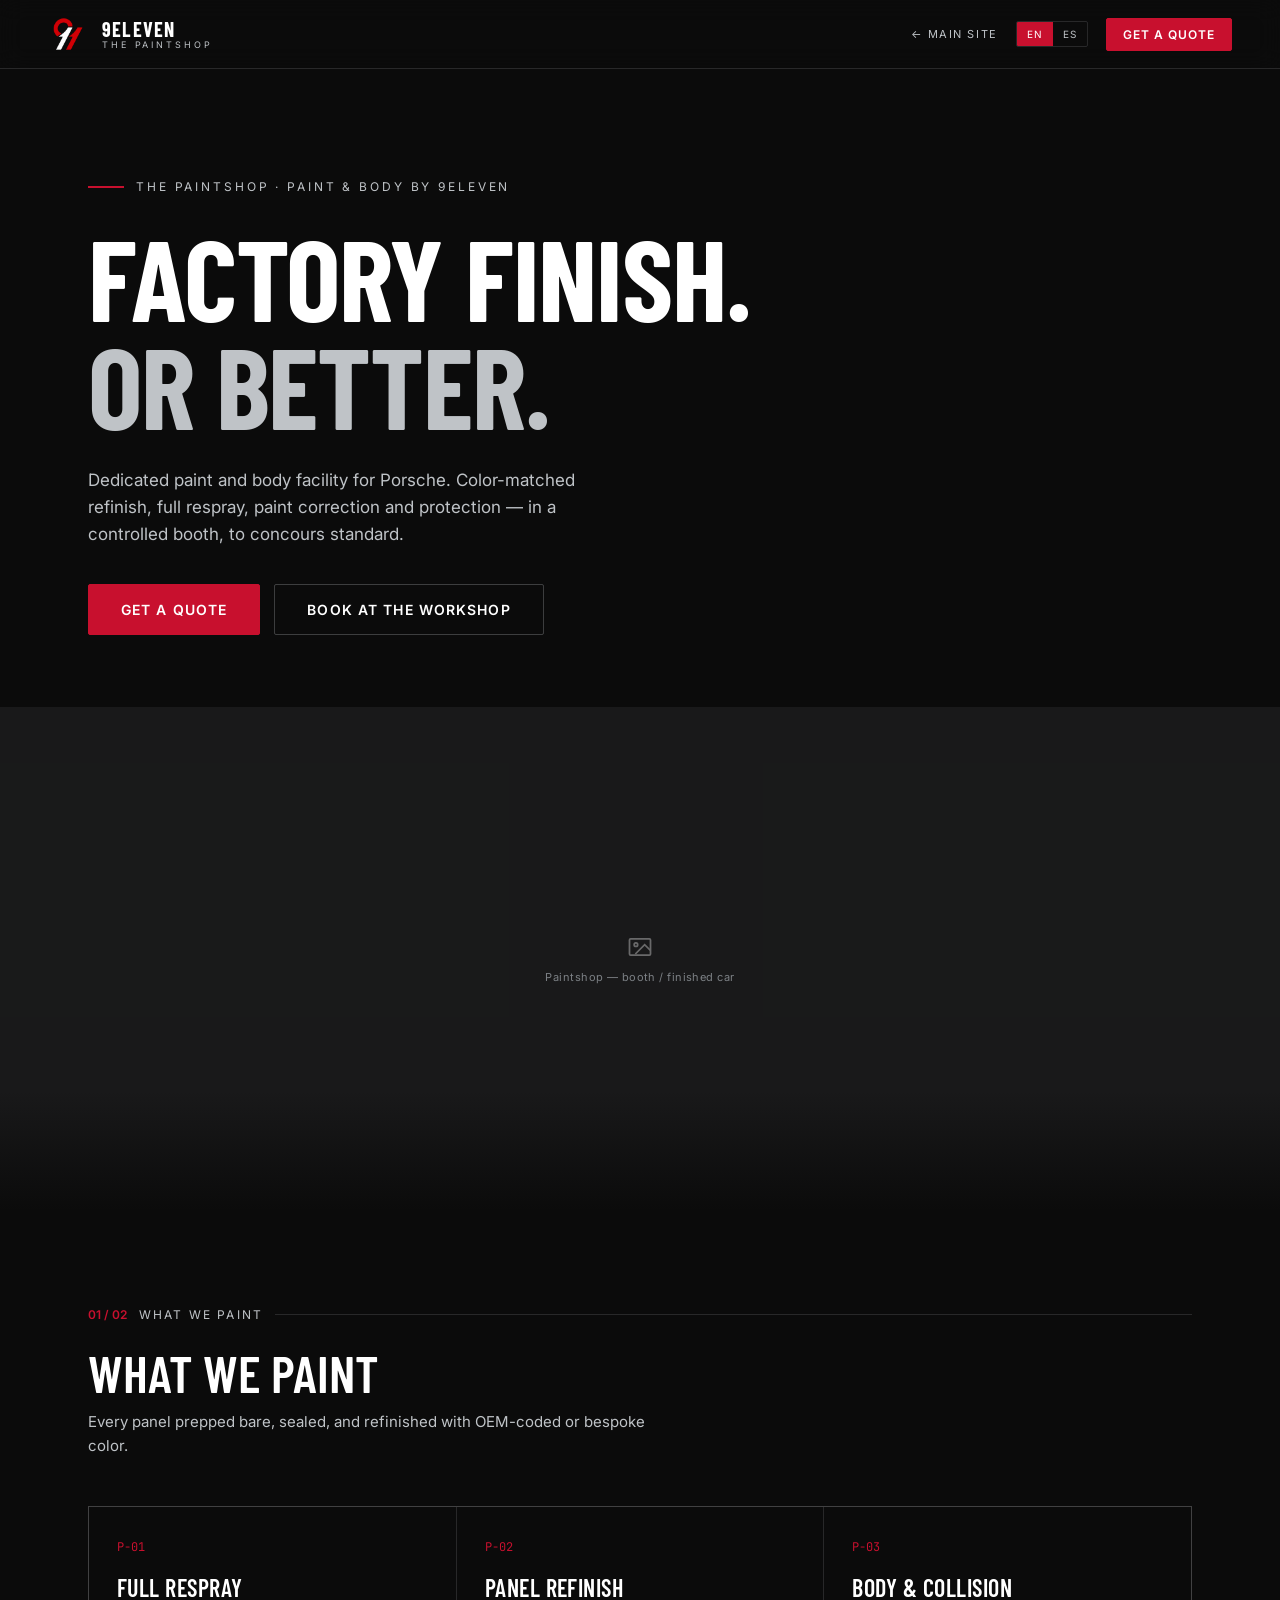
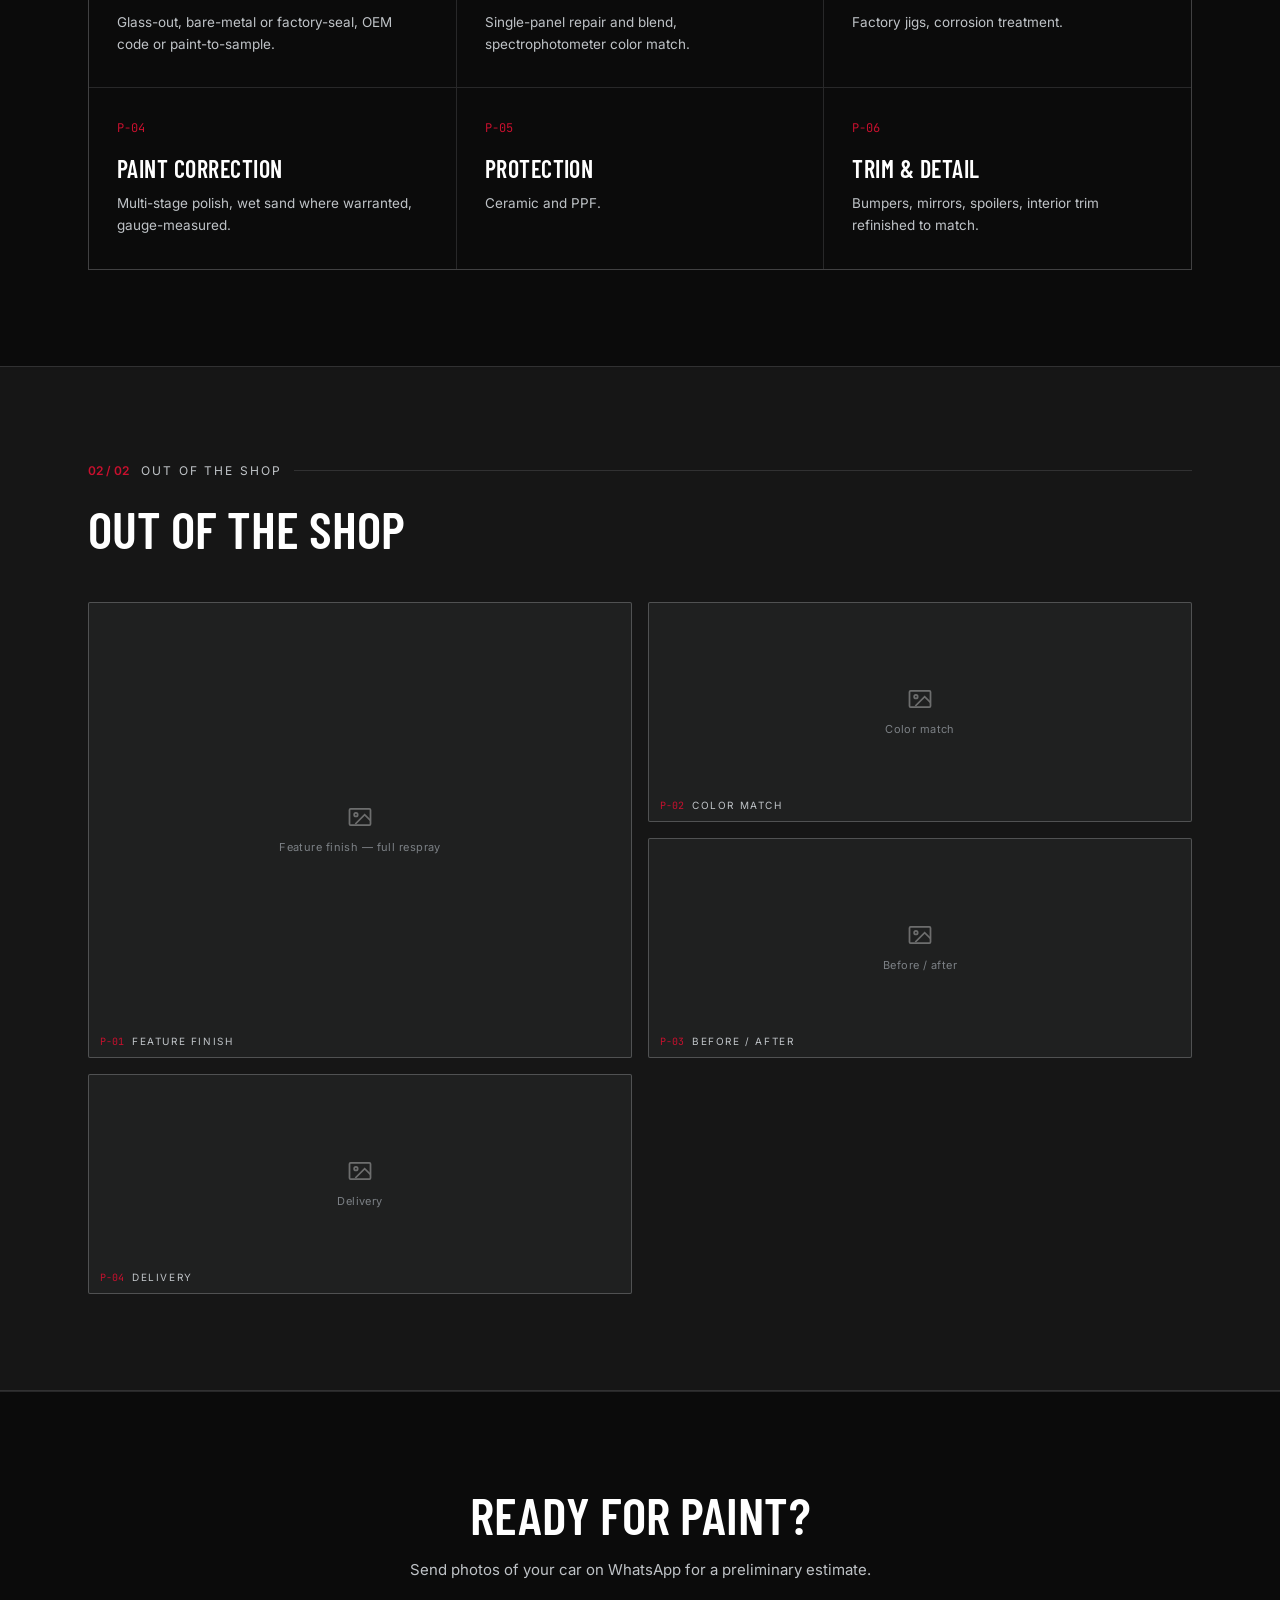
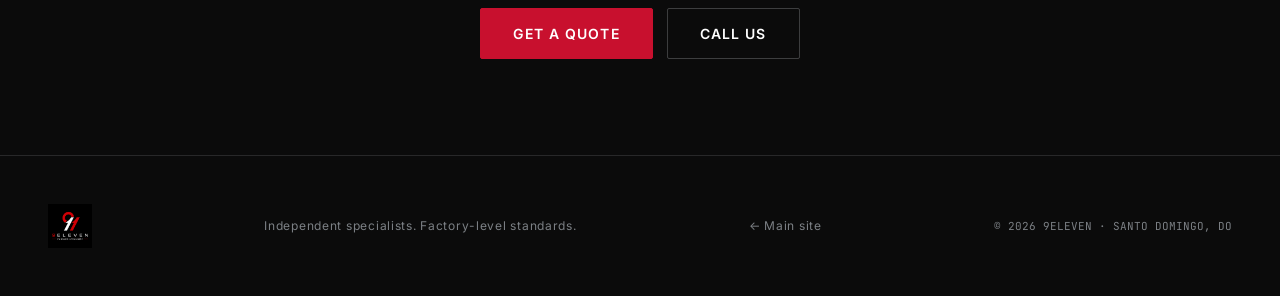
==== paintshop.html @ 61e71b18 "Add The Paintshop section: nav link, workshop CTA tile, and dedicated page - Main nav: add Paintshop" ====
<!DOCTYPE html>
<html lang="en">
<head>
<meta charset="utf-8">
<meta name="viewport" content="width=device-width, initial-scale=1">
<title>The Paintshop — Paint & Body by 9Eleven, Santo Domingo</title>
<meta name="description" content="9Eleven's dedicated paint and body facility for Porsche. Color-matched refinish, full respray, paint correction and protection — in a controlled booth, to concours standard.">
<link rel="icon" href="assets/logo-mark-transparent.png">
<link rel="stylesheet" href="styles.css?v=4">
<link rel="stylesheet" href="paintshop.css?v=1">
</head>
<body>

<header class="site-header">
  <a href="index.html" class="brand">
    <img src="assets/logo-mark-transparent.png" alt="9Eleven mark">
    <span class="brand-text">
      <span class="brand-name">9ELEVEN</span>
      <span class="brand-sub" data-t="brandSub">The Paintshop</span>
    </span>
  </a>
  <div class="header-right">
    <a href="index.html" class="ps-back" data-t="navMainSite">← Main site</a>
    <div class="lang-toggle">
      <button type="button" data-lang="en" class="active">EN</button>
      <button type="button" data-lang="es">ES</button>
    </div>
    <a href="https://wa.me/18094407325" target="_blank" rel="noopener" class="btn btn-primary btn-sm" data-t="getQuote">Get a quote</a>
  </div>
</header>

<!-- HERO -->
<section id="top" class="hero">
  <div data-reveal="1">
    <div class="hero-eyebrow">
      <span class="bar"></span>
      <span data-t="heroEyebrow">The Paintshop · Paint & body by 9Eleven</span>
    </div>
    <h1><span data-t="heroTitle1">Factory finish.</span><br><span class="dim" data-t="heroTitle2">Or better.</span></h1>
    <p data-t="heroSub">Dedicated paint and body facility for Porsche. Color-matched refinish, full respray, paint correction and protection — in a controlled booth, to concours standard.</p>
    <div class="hero-ctas">
      <a href="https://wa.me/18094407325" target="_blank" rel="noopener" class="btn btn-primary btn-lg" data-t="getQuote">Get a quote</a>
      <a href="index.html#booking" class="btn btn-outline btn-lg" data-t="ctaBookWorkshop">Book at the workshop</a>
    </div>
  </div>
</section>

<div class="hero-image" data-reveal="1">
  <div class="img-slot">
    <svg viewBox="0 0 24 24" fill="none" stroke="currentColor" stroke-width="1.5"><rect x="3" y="5" width="18" height="14" rx="1"/><circle cx="8.5" cy="10" r="1.5"/><path d="M21 15l-5-5-8 8"/></svg>
    <span class="cap" data-t="heroPh">Paintshop — booth / finished car</span>
  </div>
  <div class="fade"></div>
</div>

<!-- 01 / 02 — WHAT WE PAINT -->
<section id="what" class="services-section">
  <div data-reveal="1" class="services-head">
    <div class="section-label"><span class="idx">01 / 02</span><span class="lbl" data-t="sec1Label">What we paint</span><span class="rule"></span></div>
    <h2 class="section-title" data-t="whatTitle">What we paint</h2>
    <p class="section-lead" data-t="whatIntro">Every panel prepped bare, sealed, and refinished with OEM-coded or bespoke color.</p>
  </div>
  <div class="services-grid" id="paintGrid"></div>
</section>

<!-- 02 / 02 — OUT OF THE SHOP -->
<section id="mosaic" class="ps-band">
  <div class="ps-inner">
    <div data-reveal="1" class="services-head">
      <div class="section-label"><span class="idx">02 / 02</span><span class="lbl" data-t="sec2Label">Out of the shop</span><span class="rule"></span></div>
      <h2 class="section-title" data-t="mosaicTitle">Out of the shop</h2>
    </div>
    <div class="gallery-grid" id="mosaicGrid"></div>
  </div>
</section>

<!-- CTA STRIP -->
<section class="cta-strip">
  <div class="cta-strip-inner" data-reveal="1">
    <h2 data-t="ctaTitle">Ready for paint?</h2>
    <p data-t="ctaSub">Send photos of your car on WhatsApp for a preliminary estimate.</p>
    <div class="cta-btns">
      <a href="https://wa.me/18094407325" target="_blank" rel="noopener" class="btn btn-primary btn-lg" data-t="getQuote">Get a quote</a>
      <a href="tel:+18094407325" class="btn btn-outline btn-lg" data-t="callUs">Call us</a>
    </div>
  </div>
</section>

<!-- FOOTER -->
<footer class="site-footer">
  <img src="assets/logo-lockup-full.png" alt="9Eleven Porsche Specialist">
  <span class="footer-tag" data-t="footerTag">Independent specialists. Factory-level standards.</span>
  <a href="index.html" class="footer-back" data-t="navMainSite">← Main site</a>
  <span class="footer-copy">© 2026 9ELEVEN · SANTO DOMINGO, DO</span>
</footer>

<script src="paintshop.js?v=1"></script>
</body>
</html>
---- styles.css ----
@import url('https://fonts.googleapis.com/css2?family=Barlow+Condensed:wght@400;500;600;700&family=Inter:wght@400;500;600;700&family=JetBrains+Mono:wght@400;500&display=swap');

:root{
  --black-matte:#0B0B0B;
  --black-carbon:#161616;
  --black-carbon-2:#1E1E1E;
  --white:#FFFFFF;
  --red-guards:#C8102E;
  --red-guards-hover:#E01230;
  --red-guards-press:#A20D26;
  --silver-metallic:#BFC3C7;
  --silver-metallic-dim:#7C8085;
  --line-hairline:rgba(191,195,199,0.16);
  --line-hairline-strong:rgba(191,195,199,0.28);

  --surface-base:var(--black-matte);
  --surface-raised:var(--black-carbon);
  --surface-raised-2:var(--black-carbon-2);
  --surface-inverse:var(--white);

  --text-primary:var(--white);
  --text-secondary:var(--silver-metallic);
  --text-tertiary:var(--silver-metallic-dim);
  --text-on-inverse:var(--black-matte);
  --text-accent:var(--red-guards);

  --accent-primary:var(--red-guards);
  --accent-primary-hover:var(--red-guards-hover);
  --accent-primary-press:var(--red-guards-press);

  --border-subtle:var(--line-hairline);
  --border-strong:var(--line-hairline-strong);
  --border-accent:var(--red-guards);

  --focus-ring:var(--red-guards);

  --font-display:"Barlow Condensed",Arial Narrow,sans-serif;
  --font-body:"Inter",Helvetica,Arial,sans-serif;
  --font-mono:"JetBrains Mono","Roboto Mono",Consolas,monospace;

  --radius-sm:2px;
  --radius-md:4px;
  --radius-pill:999px;

  --duration-fast:120ms;
  --duration-normal:220ms;
  --ease-standard:cubic-bezier(.4,0,.2,1);

  --shadow-card:0 1px 0 rgba(255,255,255,0.04) inset,0 20px 40px -20px rgba(0,0,0,0.8);
  --gradient-fade-bottom:linear-gradient(180deg,rgba(11,11,11,0) 0%,rgba(11,11,11,1) 100%);

  /* fluid layout scales */
  --pad-x:clamp(20px,5vw,48px);
  --pad-section:clamp(56px,10vw,96px);
}

*{box-sizing:border-box}
body{
  margin:0;
  background:var(--surface-base);
  color:#fff;
  font-family:var(--font-body);
  min-height:100vh;
}
a{color:var(--silver-metallic); text-decoration:none}
a:hover{color:var(--red-guards)}
::selection{background:var(--red-guards); color:#fff}
img{max-width:100%; display:block}
button{font-family:var(--font-body)}

.container{max-width:1200px; margin:0 auto; padding:0 var(--pad-x)}

/* NAV */
.site-header{
  position:sticky; top:0; z-index:50;
  display:flex; align-items:center; justify-content:space-between; gap:24px;
  padding:14px var(--pad-x);
  background:rgba(11,11,11,0.82);
  backdrop-filter:blur(12px);
  border-bottom:1px solid var(--border-subtle);
}
.brand{display:flex; align-items:center; gap:14px; text-decoration:none}
.brand img{height:40px; width:auto}
.brand-text{display:flex; flex-direction:column; line-height:1.05}
.brand-name{font-family:var(--font-display); font-size:20px; font-weight:700; letter-spacing:0.06em; color:#fff}
.brand-sub{font-size:9px; letter-spacing:0.32em; color:var(--text-secondary); text-transform:uppercase}

.main-nav{display:flex; align-items:center; gap:28px}
.main-nav a{
  font-size:11px; letter-spacing:0.14em; text-transform:uppercase;
  color:var(--text-secondary); text-decoration:none;
  transition:color var(--duration-fast) var(--ease-standard);
}
.main-nav a:hover{color:#fff}

.header-right{display:flex; align-items:center; gap:18px; flex:none}
.lang-toggle{display:flex; flex:none; border:1px solid var(--border-subtle); border-radius:2px; overflow:hidden}
.lang-toggle button{
  font-size:10px; letter-spacing:0.12em; padding:6px 10px; border:none; cursor:pointer;
  background:transparent; color:var(--text-secondary); font-family:var(--font-body);
  transition:all var(--duration-fast) var(--ease-standard);
}
.lang-toggle button.active{background:var(--red-guards); color:#fff}

.nav-toggle{display:none; background:transparent; border:1px solid var(--border-subtle); color:#fff; width:40px; height:36px; border-radius:2px; cursor:pointer; align-items:center; justify-content:center}

/* Button component */
.btn{
  font-family:var(--font-body); font-weight:600; letter-spacing:0.08em; text-transform:uppercase;
  border:1px solid transparent; border-radius:var(--radius-sm); cursor:pointer;
  transition:all var(--duration-fast) var(--ease-standard);
  display:inline-flex; align-items:center; justify-content:center; gap:8px;
  text-decoration:none;
}
.btn-sm{padding:8px 16px; font-size:12px}
.btn-md{padding:12px 24px; font-size:13px}
.btn-lg{padding:16px 32px; font-size:14px}
.btn-primary{background:var(--accent-primary); color:#fff; border-color:var(--accent-primary)}
.btn-primary:hover{background:var(--accent-primary-hover); border-color:var(--accent-primary-hover); color:#fff}
.btn-primary:active{background:var(--accent-primary-press); border-color:var(--accent-primary-press)}
.btn-outline{background:transparent; color:var(--text-primary); border-color:var(--border-strong)}
.btn-outline:hover{border-color:#fff; color:#fff}
.btn:disabled{cursor:not-allowed; opacity:0.4}

/* Section shared */
section{scroll-margin-top:72px}
.section-label{display:flex; align-items:center; gap:12px; font-family:var(--font-body)}
.section-label .idx{color:var(--text-accent); font-size:12px; font-weight:600; white-space:nowrap}
.section-label .lbl{font-size:12px; letter-spacing:0.18em; text-transform:uppercase; color:var(--text-secondary)}
.section-label .rule{flex:1; height:1px; background:var(--border-subtle)}
.section-title{font-family:var(--font-display); font-size:clamp(34px,5.5vw,52px); font-weight:600; text-transform:uppercase; line-height:1; margin:24px 0 12px}
.section-lead{color:var(--text-secondary); font-size:15px; max-width:560px; margin:0; line-height:1.6}

[data-reveal]{opacity:0; transform:translateY(26px); transition:opacity 0.7s cubic-bezier(0.2,0.6,0.2,1), transform 0.7s cubic-bezier(0.2,0.6,0.2,1)}
[data-reveal].is-visible{opacity:1; transform:translateY(0)}

/* HERO */
.hero{padding:clamp(64px,12vw,110px) var(--pad-x) clamp(48px,8vw,72px); max-width:1200px; margin:0 auto}
.hero-eyebrow{display:flex; align-items:center; gap:12px; margin-bottom:28px}
.hero-eyebrow .bar{width:36px; height:2px; background:var(--red-guards)}
.hero-eyebrow span{font-size:12px; letter-spacing:0.24em; text-transform:uppercase; color:var(--text-secondary)}
.hero h1{
  font-family:var(--font-display); font-size:clamp(56px,9vw,118px); font-weight:700; line-height:0.94;
  letter-spacing:-0.01em; text-transform:uppercase; margin:0; color:#fff; text-wrap:balance;
}
.hero h1 .dim{color:var(--text-secondary)}
.hero p{font-size:clamp(15px,2vw,17px); line-height:1.6; color:var(--text-secondary); max-width:520px; margin:28px 0 36px}
.hero-ctas{display:flex; gap:14px; flex-wrap:wrap}

.hero-image{position:relative; width:100%; height:clamp(260px,56vh,720px); min-height:260px}
.hero-image img{width:100%; height:100%; object-fit:cover}
.hero-image .fade{position:absolute; inset:auto 0 0 0; height:120px; background:var(--gradient-fade-bottom); pointer-events:none}

/* SERVICES */
.services-section{padding:var(--pad-section) var(--pad-x); max-width:1200px; margin:0 auto}
.services-head{margin-bottom:48px}
.services-grid{
  display:grid; grid-template-columns:repeat(auto-fit,minmax(300px,1fr)); gap:1px;
  background:var(--border-subtle); border:1px solid var(--border-subtle);
}
.service-card{background:var(--surface-base); padding:32px 28px; transition:background var(--duration-normal) ease}
.service-card:hover{background:var(--surface-raised)}
.service-num{font-family:var(--font-mono); font-size:12px; color:var(--text-accent); margin-bottom:18px}
.service-title{font-family:var(--font-display); font-size:24px; font-weight:600; text-transform:uppercase; letter-spacing:0.02em; margin-bottom:10px}
.service-desc{font-size:13.5px; line-height:1.6; color:var(--text-secondary)}

/* WORKSHOP GALLERY */
.workshop-section{padding:var(--pad-section) 0; background:var(--surface-raised); border-top:1px solid var(--border-subtle); border-bottom:1px solid var(--border-subtle)}
.workshop-head{max-width:1200px; margin:0 auto; padding:0 var(--pad-x) 40px; display:flex; align-items:flex-end; justify-content:space-between; gap:24px; flex-wrap:wrap}
.workshop-head .lead-block{flex:1}
.workshop-arrows{display:flex; gap:10px}
.arrow-btn{
  width:44px; height:44px; background:transparent; border:1px solid var(--border-strong); color:#fff;
  font-size:18px; cursor:pointer; border-radius:2px; transition:all var(--duration-fast) var(--ease-standard);
  display:flex; align-items:center; justify-content:center;
}
.arrow-btn:hover{border-color:#C8102E; color:#C8102E}
.workshop-track{display:flex; gap:16px; justify-content:safe center; overflow-x:auto; scroll-snap-type:x mandatory; padding:0 var(--pad-x) 24px; scrollbar-width:none}
.workshop-track::-webkit-scrollbar{display:none}
.workshop-item{flex:none; width:min(460px,84vw); margin:0; scroll-snap-align:start}
.workshop-item .slot{width:100%; aspect-ratio:460/310; height:auto}
.workshop-item figcaption{display:flex; gap:10px; align-items:baseline; margin-top:12px}
.workshop-item .num{font-family:var(--font-mono); font-size:11px; color:var(--text-accent)}
.workshop-item .lbl{font-size:11px; letter-spacing:0.16em; text-transform:uppercase; color:var(--text-secondary)}

/* Workshop → Paintshop CTA tile (W-06) */
.workshop-cta{display:block; color:inherit; cursor:pointer}
.workshop-cta .img-slot{transition:border-color var(--duration-normal) var(--ease-standard)}
.workshop-cta:hover .img-slot{border-color:color-mix(in srgb, var(--silver-metallic) 48%, transparent)}
.workshop-cta .cta-overlay{
  position:absolute; inset:auto 0 0 0; z-index:3;
  display:flex; align-items:flex-end;
  padding:18px 20px; min-height:56%;
  background:linear-gradient(180deg, rgba(11,11,11,0) 0%, rgba(11,11,11,0.55) 55%, rgba(11,11,11,0.9) 100%);
}
.workshop-cta .cta-title{
  font-family:var(--font-display); font-size:28px; font-weight:600; text-transform:uppercase;
  letter-spacing:0.02em; line-height:1; color:#fff;
}
.workshop-cta .cta-title .arrow{color:var(--red-guards); display:inline-block; transition:transform var(--duration-normal) var(--ease-standard)}
.workshop-cta:hover .cta-title .arrow{transform:translateX(5px)}

/* placeholder image slot */
.img-slot{
  position:relative; width:100%; height:100%;
  background:color-mix(in srgb, var(--silver-metallic) 8%, transparent);
  border:1px solid color-mix(in srgb, var(--silver-metallic) 30%, transparent);
  border-radius:2px; overflow:hidden;
  display:flex; flex-direction:column; align-items:center; justify-content:center; gap:8px;
  text-align:center; padding:16px;
}
.img-slot img{position:absolute; inset:0; width:100%; height:100%; object-fit:cover}
.img-slot svg{opacity:0.35; width:28px; height:28px}
.img-slot .cap{font-size:11px; letter-spacing:0.04em; color:var(--text-tertiary); max-width:85%; line-height:1.5}

/* ABOUT */
.about-section{padding:var(--pad-section) var(--pad-x); max-width:1200px; margin:0 auto}
.about-grid{display:grid; grid-template-columns:1.1fr 0.9fr; gap:clamp(32px,5vw,64px); align-items:start}
.about-grid p{color:var(--text-secondary); font-size:15px; line-height:1.7; margin:0 0 16px}
.about-stats{display:flex; gap:clamp(28px,5vw,56px); flex-wrap:wrap; margin-top:40px}
.stat-value{font-family:var(--font-display); font-size:clamp(32px,4.5vw,44px); line-height:1; color:#fff; font-weight:600}
.stat-value .unit{font-size:20px; color:var(--text-accent); margin-left:4px}
.stat-label{font-size:11px; letter-spacing:0.12em; text-transform:uppercase; color:var(--text-tertiary); margin-top:6px}
.about-image{width:100%; height:480px}

/* GALLERY GRID */
.gallery-section{padding:var(--pad-section) var(--pad-x); max-width:1200px; margin:0 auto}
.gallery-grid{display:grid; grid-template-columns:repeat(4,1fr); grid-auto-rows:clamp(160px,22vw,220px); gap:16px}
.gallery-item{margin:0; position:relative}
.gallery-item figcaption{position:absolute; left:12px; bottom:10px; display:flex; gap:8px; align-items:baseline; pointer-events:none; z-index:2}
.gallery-item .num{font-family:var(--font-mono); font-size:10px; color:var(--text-accent)}
.gallery-item .lbl{font-size:10px; letter-spacing:0.16em; text-transform:uppercase; color:var(--text-secondary)}
.gallery-item.c2{grid-column:span 2}
.gallery-item.r2{grid-row:span 2}

/* BOOKING */
.booking-section{padding:var(--pad-section) var(--pad-x); background:var(--surface-raised); border-top:1px solid var(--border-subtle); border-bottom:1px solid var(--border-subtle)}
.booking-grid{max-width:1200px; margin:0 auto; display:grid; grid-template-columns:0.8fr 1.2fr; gap:clamp(32px,5vw,64px); align-items:start}
.booking-info p{color:var(--text-secondary); font-size:15px; line-height:1.7; margin:0 0 28px}
.booking-meta{display:flex; flex-direction:column; gap:10px; font-family:var(--font-mono); font-size:13px; color:var(--text-secondary)}

.card{background:var(--surface-raised); border:1px solid var(--border-subtle); border-radius:var(--radius-md); box-shadow:var(--shadow-card); padding:24px}

.form-grid{display:flex; flex-direction:column; gap:18px}
.form-row{display:grid; grid-template-columns:1fr 1fr; gap:18px}
.field{display:flex; flex-direction:column; gap:5px}
.field label, .field-label{font-size:11px; letter-spacing:0.1em; text-transform:uppercase; color:var(--text-secondary)}
.field .field-error{font-size:11px; color:var(--red-guards); display:none}
.field.has-error .field-error{display:block}
.field.has-error input, .field.has-error select{border-color:var(--red-guards)}
input.ds-input, select.ds-select, textarea.ds-textarea{
  background:var(--surface-raised-2); border:1px solid var(--border-subtle); border-radius:var(--radius-sm);
  padding:11px 14px; color:var(--text-primary); font-size:14px; font-family:var(--font-body); outline:none;
  width:100%; transition:border-color var(--duration-fast) var(--ease-standard);
}
input.ds-input:focus, select.ds-select:focus, textarea.ds-textarea:focus{border-color:var(--focus-ring)}
textarea.ds-textarea{resize:vertical}
.form-submit-row{display:flex; align-items:center; gap:16px; flex-wrap:wrap}
.submit-note{font-size:12px; color:var(--text-tertiary)}

.badge{
  display:inline-flex; align-items:center; gap:6px; font-family:var(--font-body); font-size:11px; font-weight:600;
  letter-spacing:0.1em; text-transform:uppercase; padding:4px 10px; border-radius:var(--radius-pill);
  background:rgba(200,16,46,0.12); color:var(--red-guards); border:1px solid rgba(200,16,46,0.4);
}
.confirm-panel{display:flex; flex-direction:column; gap:18px; padding:24px 8px; align-items:flex-start}
.confirm-panel[hidden]{display:none}
.form-grid[hidden]{display:none}
.confirm-title{font-family:var(--font-display); font-size:clamp(26px,4vw,34px); font-weight:600; text-transform:uppercase; line-height:1.05}
.confirm-summary{color:var(--text-secondary); font-size:14px; line-height:1.7; margin:0}

/* CONTACT */
.contact-section{padding:var(--pad-section) var(--pad-x); max-width:1200px; margin:0 auto}
.contact-grid{display:grid; grid-template-columns:0.9fr 1.1fr; gap:clamp(32px,5vw,64px); align-items:stretch}
.contact-col{display:flex; flex-direction:column; gap:32px}
.contact-block{display:flex; flex-direction:column; gap:8px}
.contact-block .k{font-size:11px; letter-spacing:0.18em; text-transform:uppercase; color:var(--text-tertiary)}
.contact-phone{font-family:var(--font-display); font-size:clamp(30px,5vw,40px); font-weight:600; color:#fff; text-decoration:none; word-break:keep-all}
.contact-phone:hover{color:var(--red-guards)}
.contact-hours{font-family:var(--font-mono); font-size:14px; color:var(--text-secondary); line-height:1.8}
.contact-loc{font-size:15px; color:var(--text-secondary); line-height:1.6}
.contact-ctas{display:flex; gap:14px; margin-top:8px}
.contact-map{width:100%; min-height:380px}
.contact-map iframe{width:100%; height:100%; min-height:380px; border:0; border-radius:2px; filter:grayscale(0.4) invert(0.92) contrast(0.9);}

/* FOOTER */
.site-footer{border-top:1px solid var(--border-subtle); padding:clamp(28px,5vw,48px) var(--pad-x); display:flex; align-items:center; justify-content:space-between; gap:24px; flex-wrap:wrap}
.site-footer img{height:44px; width:auto}
.footer-tag{font-size:12px; color:var(--text-tertiary); letter-spacing:0.06em}
.footer-copy{font-family:var(--font-mono); font-size:11px; color:var(--text-tertiary)}

/* Toast (WhatsApp handoff notice) */
.wa-toast{
  position:fixed; left:50%; bottom:28px; transform:translate(-50%,20px); z-index:200;
  background:var(--surface-raised-2); border:1px solid var(--border-strong); border-radius:var(--radius-sm);
  padding:12px 18px; font-size:13px; color:#fff; box-shadow:var(--shadow-card); opacity:0; pointer-events:none;
  transition:all var(--duration-normal) var(--ease-standard); max-width:90vw; text-align:center;
}
.wa-toast.show{opacity:1; transform:translate(-50%,0)}

/* Tablet and below */
@media (max-width:960px){
  .main-nav{display:none}
  .main-nav.open{
    display:flex; flex-direction:column; align-items:flex-start; gap:0;
    position:absolute; top:100%; left:0; right:0;
    background:var(--surface-base); border-bottom:1px solid var(--border-subtle);
    padding:8px 20px 16px;
  }
  .main-nav.open a{padding:14px 0; width:100%; border-bottom:1px solid var(--border-subtle); font-size:13px}
  .main-nav.open a:last-child{border-bottom:none}
  .nav-toggle{display:flex}
  .about-grid, .booking-grid, .contact-grid{grid-template-columns:1fr}
  .about-image{height:clamp(280px,50vw,480px)}
  .contact-map{min-height:320px}
  .contact-map iframe{min-height:320px}
  .gallery-grid{grid-template-columns:repeat(2,1fr)}
  .gallery-item.c2{grid-column:span 2}
  .form-row{grid-template-columns:1fr}
}

/* Phones */
@media (max-width:600px){
  .gallery-grid{grid-template-columns:1fr; grid-auto-rows:clamp(200px,52vw,240px)}
  .gallery-item.c2{grid-column:span 1}
  .gallery-item.r2{grid-row:span 1}
  .hero-ctas .btn{flex:1 1 auto; min-width:0}
  .workshop-arrows{display:none}
  .confirm-panel{padding:16px 0}
  .card{padding:18px}
}

/* Small phones */
@media (max-width:520px){
  .header-right .btn-primary{display:none}
  .brand-sub{display:none}
  .brand img{height:34px}
  .header-right{gap:10px}
}
---- paintshop.css ----
/* ============================================================
   THE PAINTSHOP — page-specific styles
   Reuses the shared 9Eleven design system (styles.css).
   Only components not already present in the main site live here.
   ============================================================ */

/* "← Main site" header link (nav-link typography, always visible) */
.ps-back{
  font-size:11px; letter-spacing:0.14em; text-transform:uppercase;
  color:var(--text-secondary); white-space:nowrap;
  transition:color var(--duration-fast) var(--ease-standard);
}
.ps-back:hover{color:#fff}

/* Full-bleed hero placeholder: drop the hairline box the .img-slot
   normally draws so the hero photo reads edge-to-edge. */
.hero-image .img-slot{border:none; border-radius:0}

/* Section 02/02 — "Out of the shop" raised band */
.ps-band{
  background:var(--surface-raised);
  border-top:1px solid var(--border-subtle);
  border-bottom:1px solid var(--border-subtle);
  padding:var(--pad-section) 0;
}
.ps-band .ps-inner{max-width:1200px; margin:0 auto; padding:0 var(--pad-x)}
/* mosaic tiles sit on the raised band, so give the placeholder a hair more contrast */
.ps-band .gallery-item .img-slot{background:color-mix(in srgb, var(--silver-metallic) 6%, transparent)}

/* CTA strip */
.cta-strip{border-top:1px solid var(--border-subtle); padding:var(--pad-section) var(--pad-x)}
.cta-strip-inner{max-width:720px; margin:0 auto; display:flex; flex-direction:column; align-items:center; text-align:center; gap:18px}
.cta-strip h2{
  font-family:var(--font-display); font-size:clamp(34px,5.5vw,52px); font-weight:600;
  text-transform:uppercase; line-height:1; margin:0; color:#fff;
}
.cta-strip p{color:var(--text-secondary); font-size:15px; line-height:1.6; margin:0; max-width:520px}
.cta-strip .cta-btns{display:flex; gap:14px; flex-wrap:wrap; justify-content:center; margin-top:8px}

/* Footer back-link */
.footer-back{font-size:12px; letter-spacing:0.06em; color:var(--text-tertiary)}
.footer-back:hover{color:var(--red-guards)}
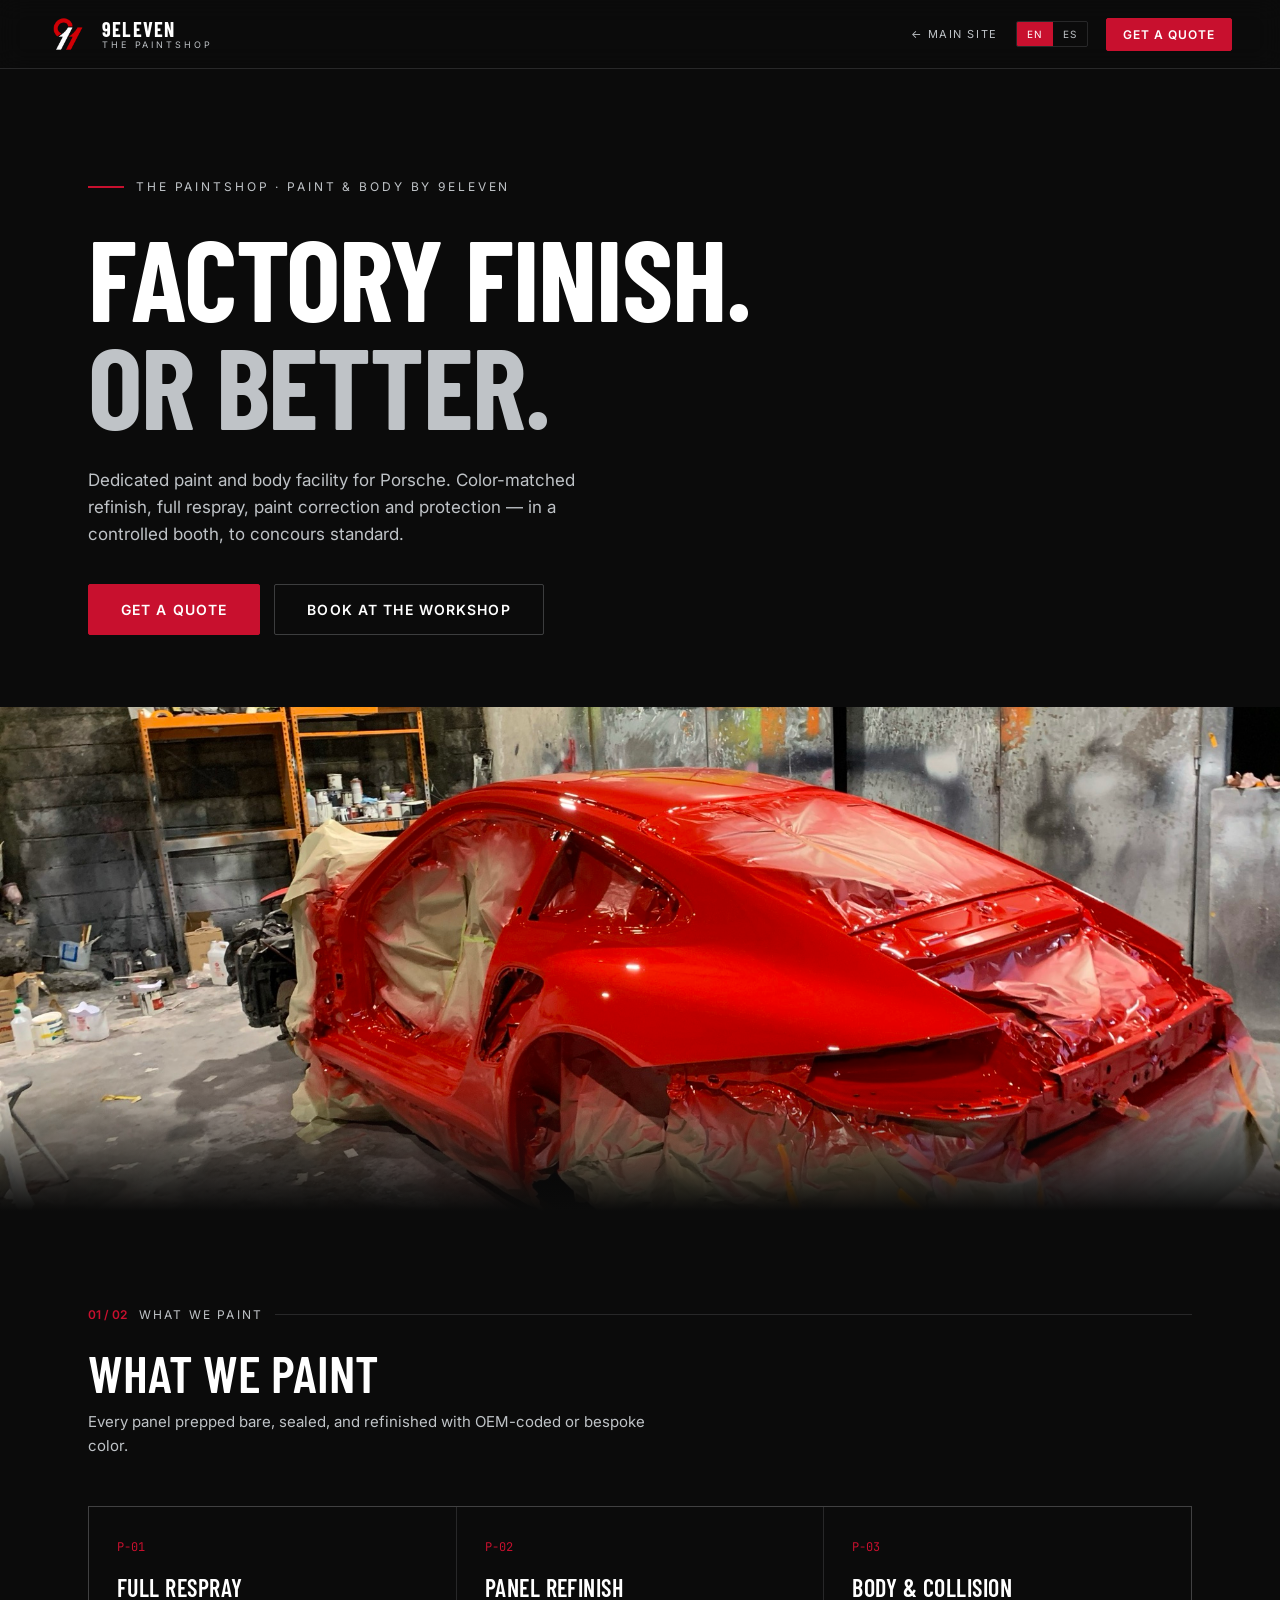
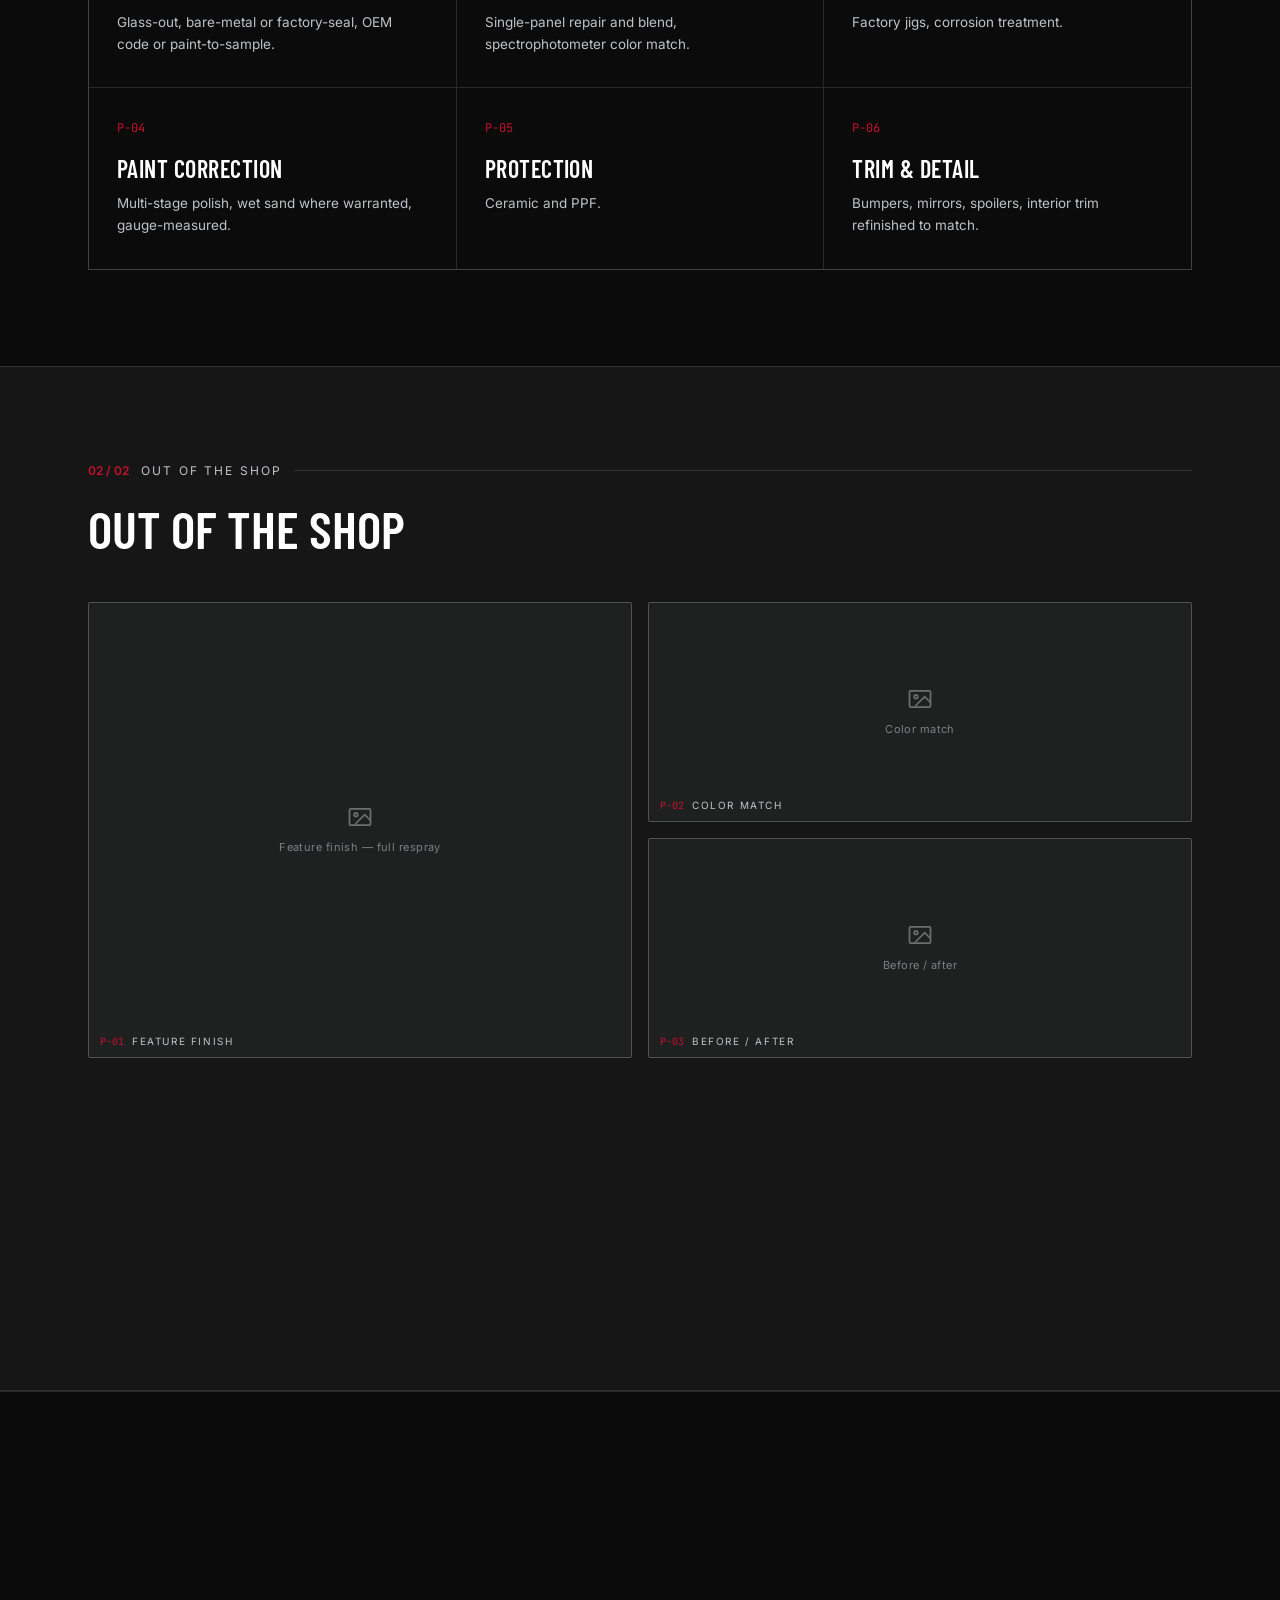
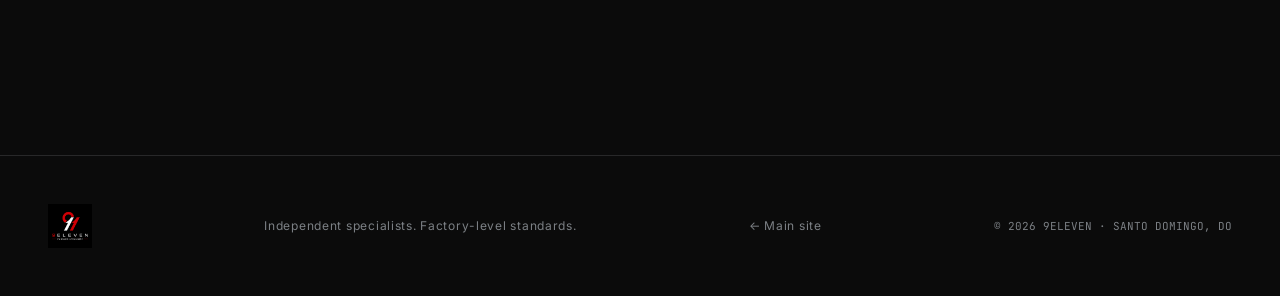
==== commit 4c5872fc: "Add paintshop hero photo (red 911 shell in the booth) Co-Authored-By: Claude Opus 4.8 <noreply@anthr" ====
--- a/paintshop.html
+++ b/paintshop.html
@@ -47,8 +47,7 @@
 
 <div class="hero-image" data-reveal="1">
   <div class="img-slot">
-    <svg viewBox="0 0 24 24" fill="none" stroke="currentColor" stroke-width="1.5"><rect x="3" y="5" width="18" height="14" rx="1"/><circle cx="8.5" cy="10" r="1.5"/><path d="M21 15l-5-5-8 8"/></svg>
-    <span class="cap" data-t="heroPh">Paintshop — booth / finished car</span>
+    <img src="assets/paintshop-hero.jpg" alt="Freshly painted red Porsche 911 shell masked in the 9Eleven paint booth">
   </div>
   <div class="fade"></div>
 </div>
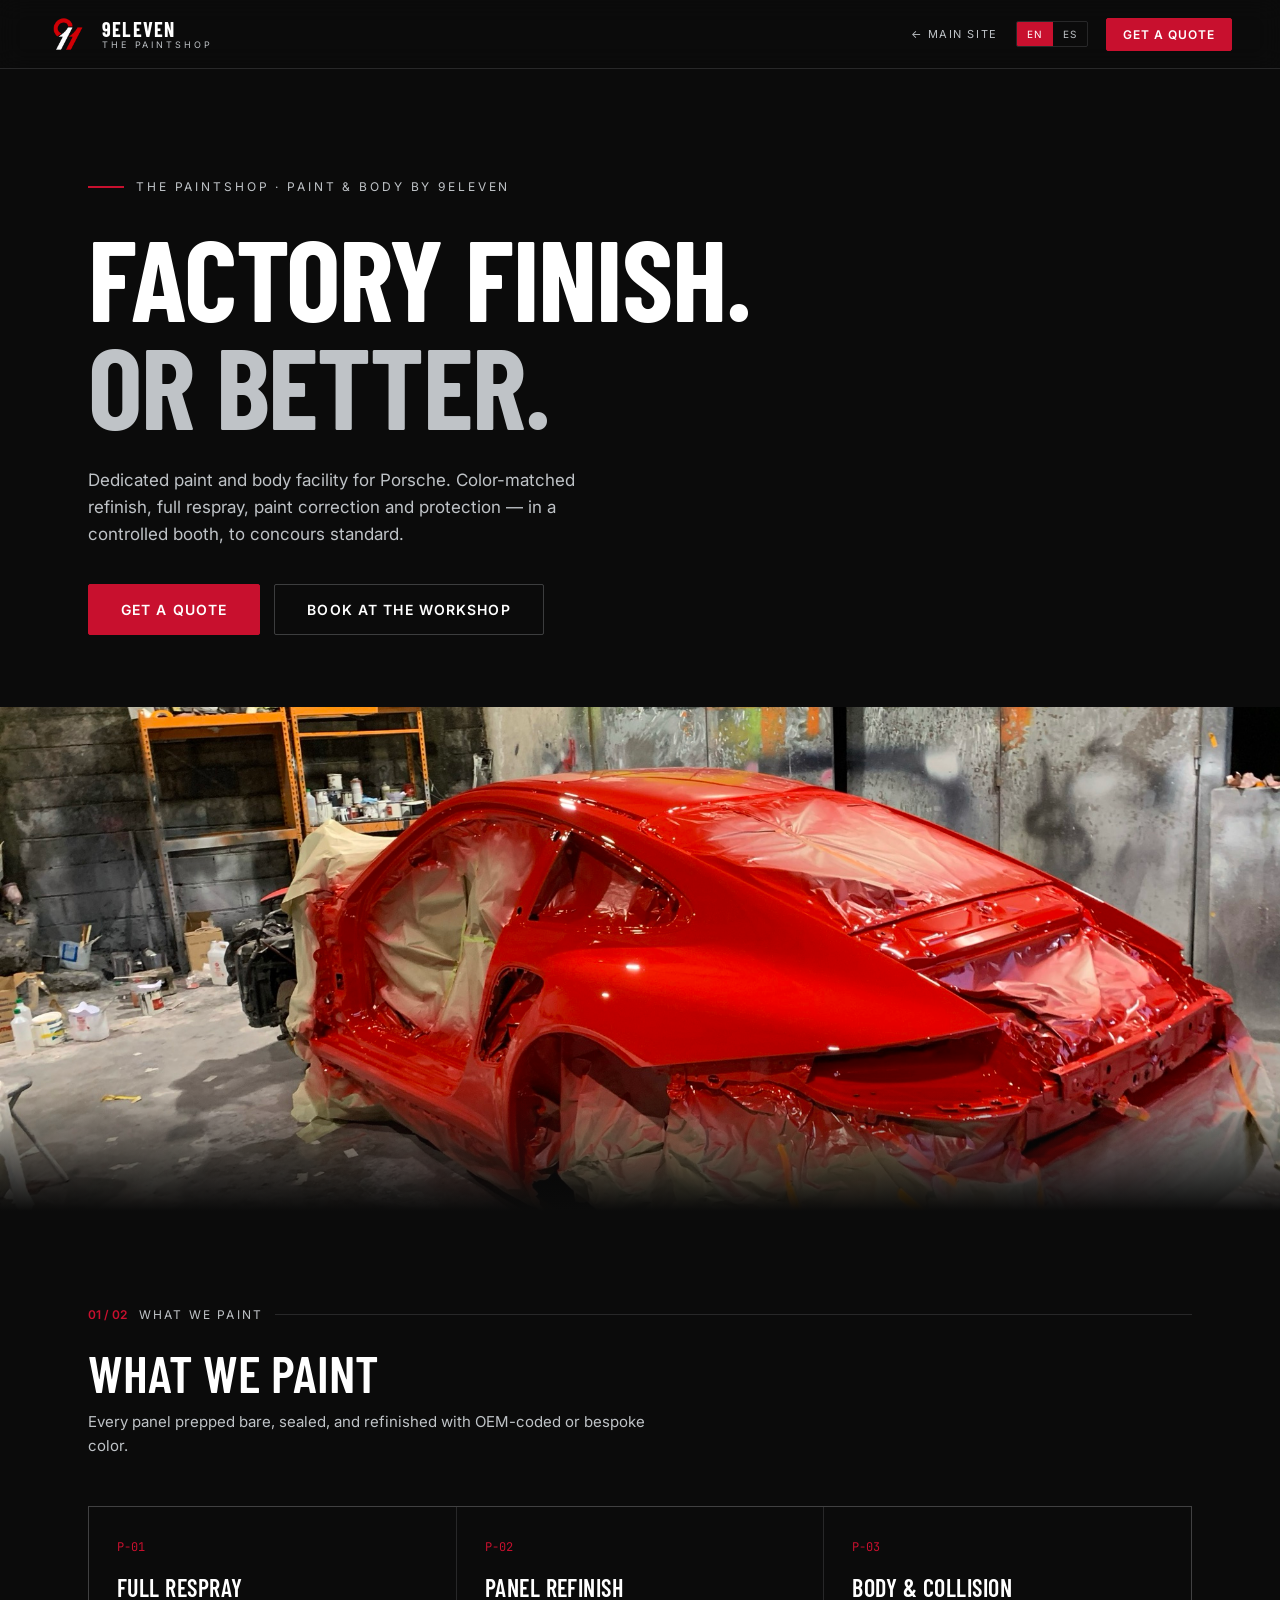
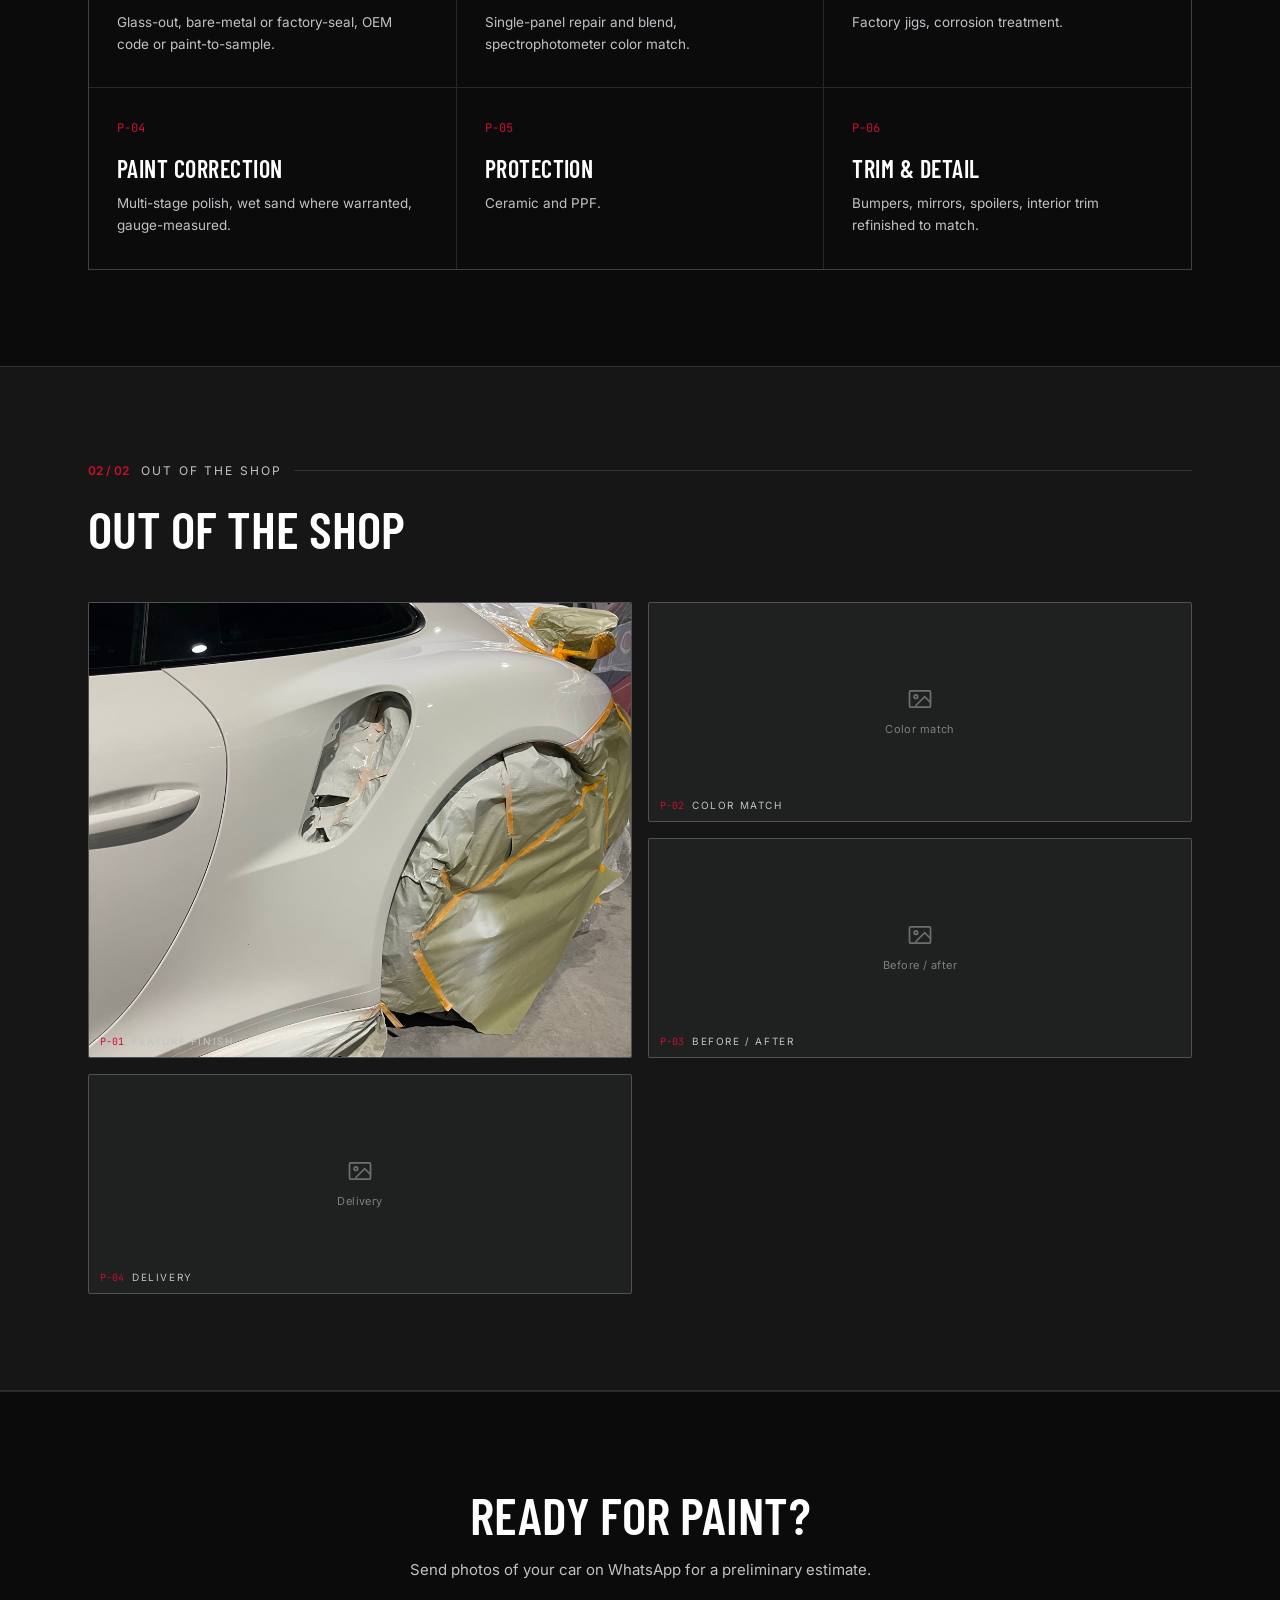
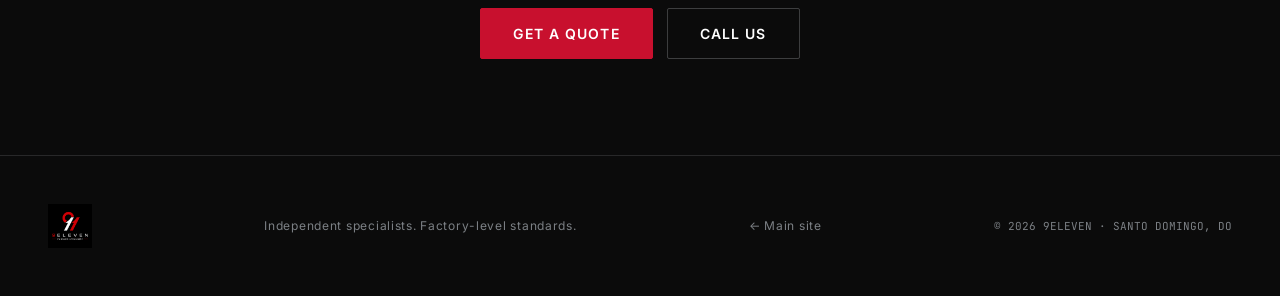
==== commit 2976b918: "Add Feature finish photo to paintshop mosaic (white 911 rear quarter) Adds image support to the mosa" ====
--- a/paintshop.html
+++ b/paintshop.html
@@ -93,6 +93,6 @@
   <span class="footer-copy">© 2026 9ELEVEN · SANTO DOMINGO, DO</span>
 </footer>
 
-<script src="paintshop.js?v=1"></script>
+<script src="paintshop.js?v=2"></script>
 </body>
 </html>
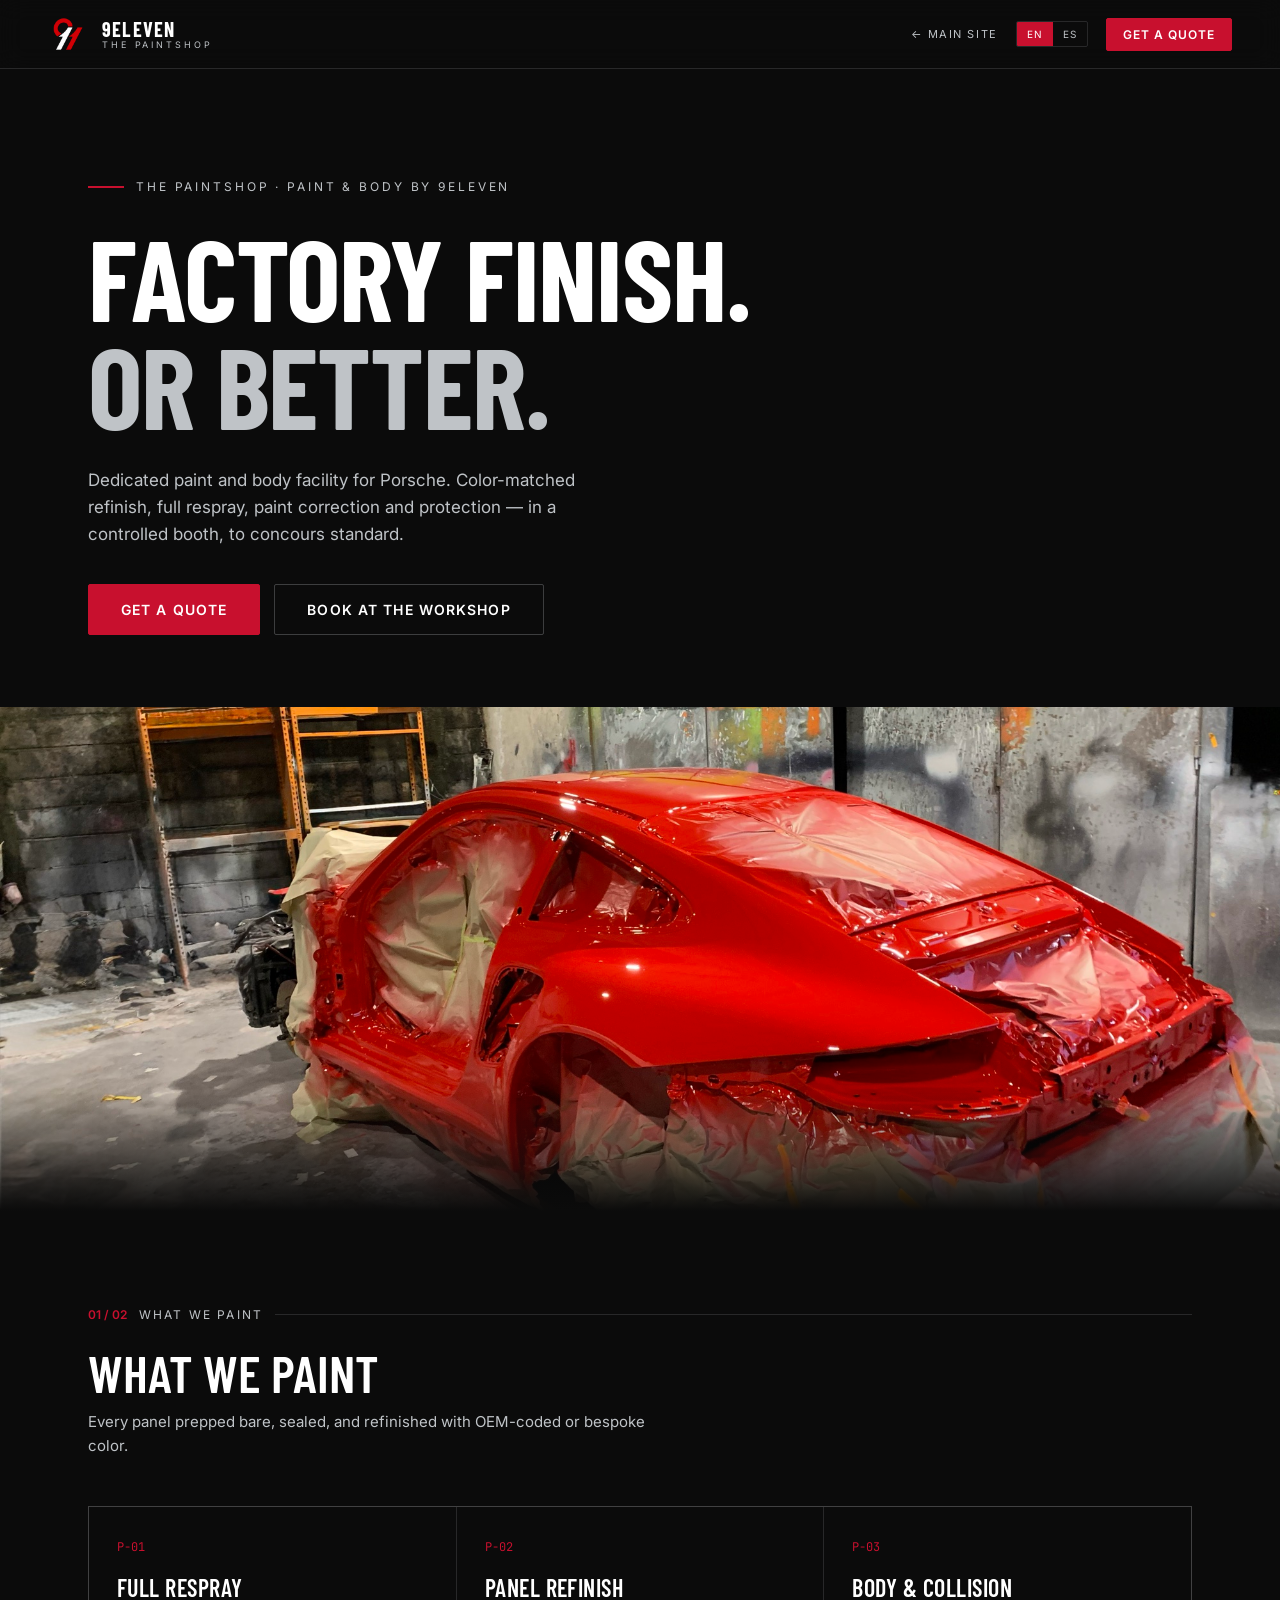
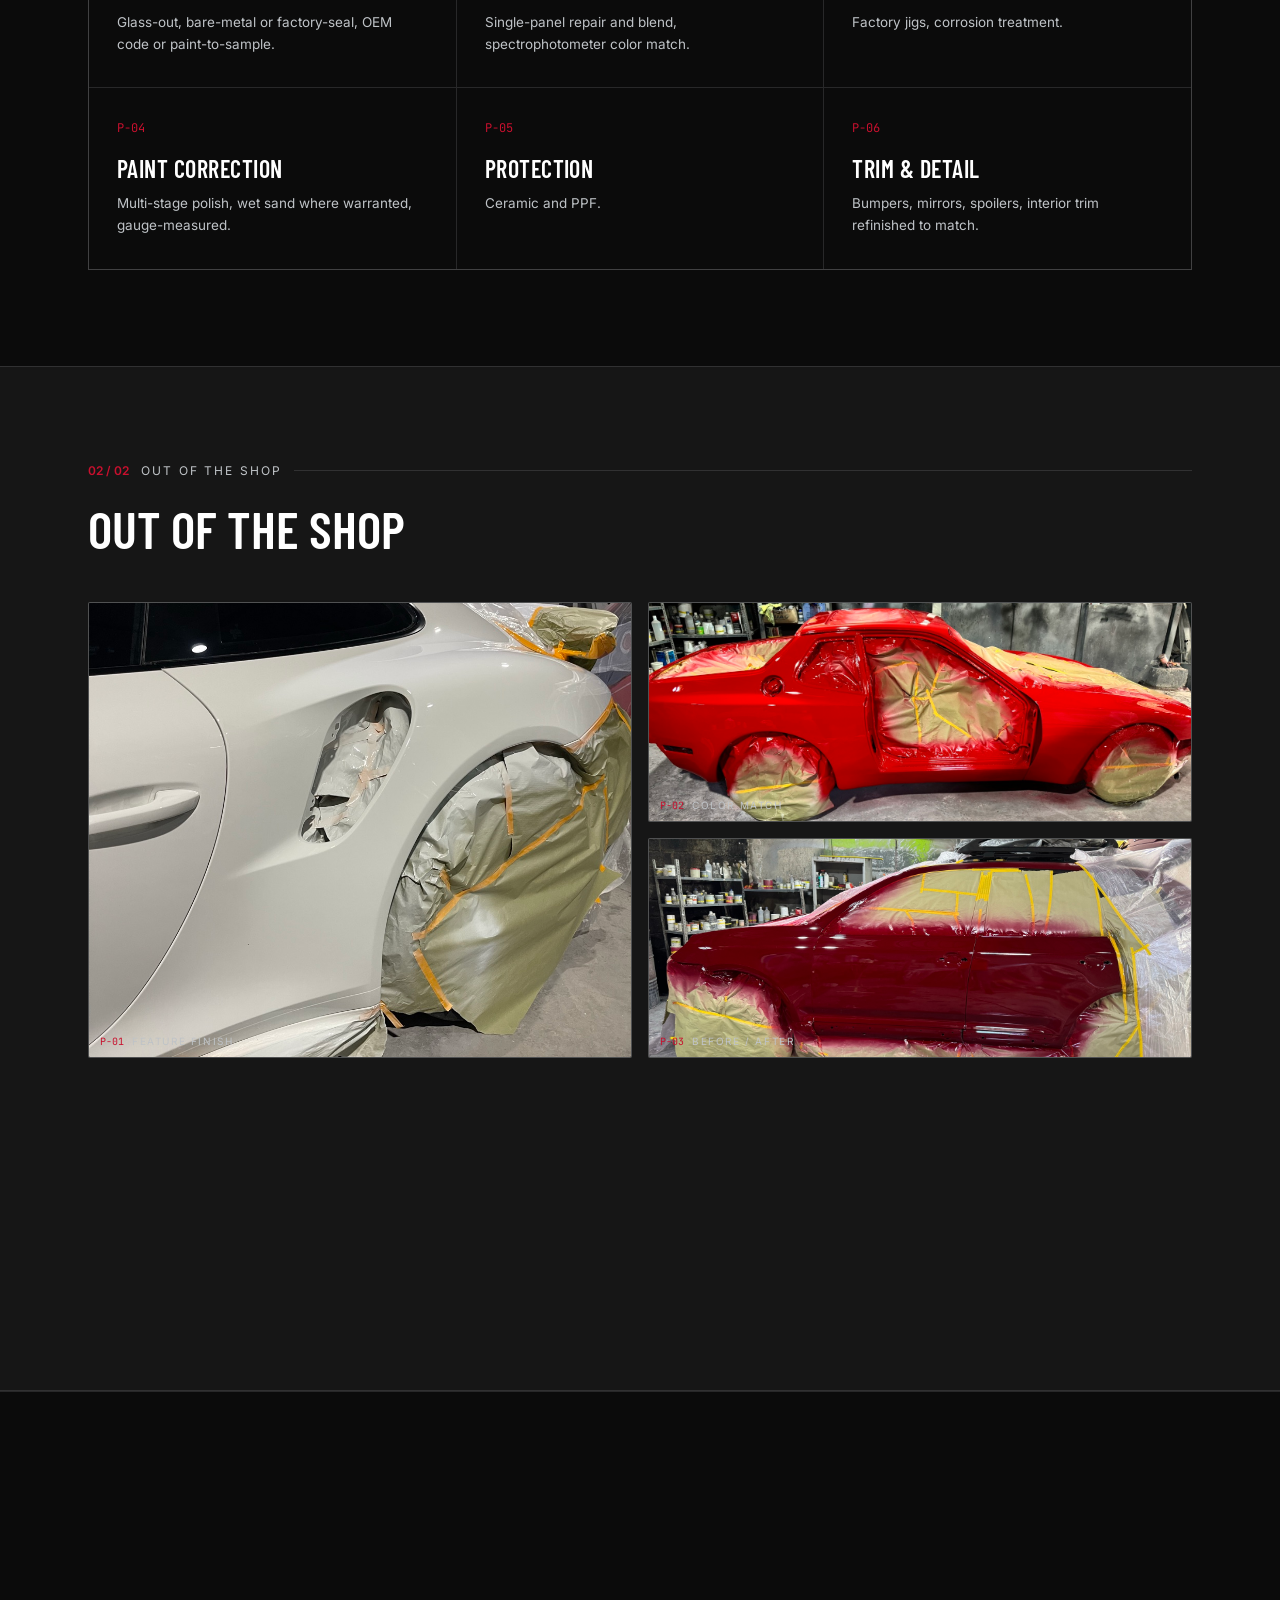
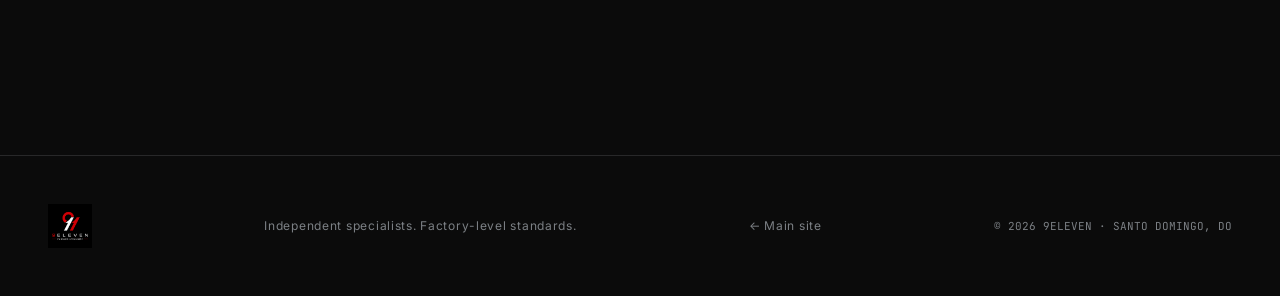
==== commit d5fb7676: "Paintshop gallery photos, clean hero, red redirect tile, main-site revert - Paintshop 'Out of the sh" ====
--- a/paintshop.html
+++ b/paintshop.html
@@ -47,7 +47,7 @@
 
 <div class="hero-image" data-reveal="1">
   <div class="img-slot">
-    <img src="assets/paintshop-hero.jpg" alt="Freshly painted red Porsche 911 shell masked in the 9Eleven paint booth">
+    <img src="assets/paintshop-hero.jpg?v=2" alt="Freshly painted red Porsche 911 shell masked in the 9Eleven paint booth">
   </div>
   <div class="fade"></div>
 </div>
@@ -93,6 +93,6 @@
   <span class="footer-copy">© 2026 9ELEVEN · SANTO DOMINGO, DO</span>
 </footer>
 
-<script src="paintshop.js?v=2"></script>
+<script src="paintshop.js?v=6"></script>
 </body>
 </html>
